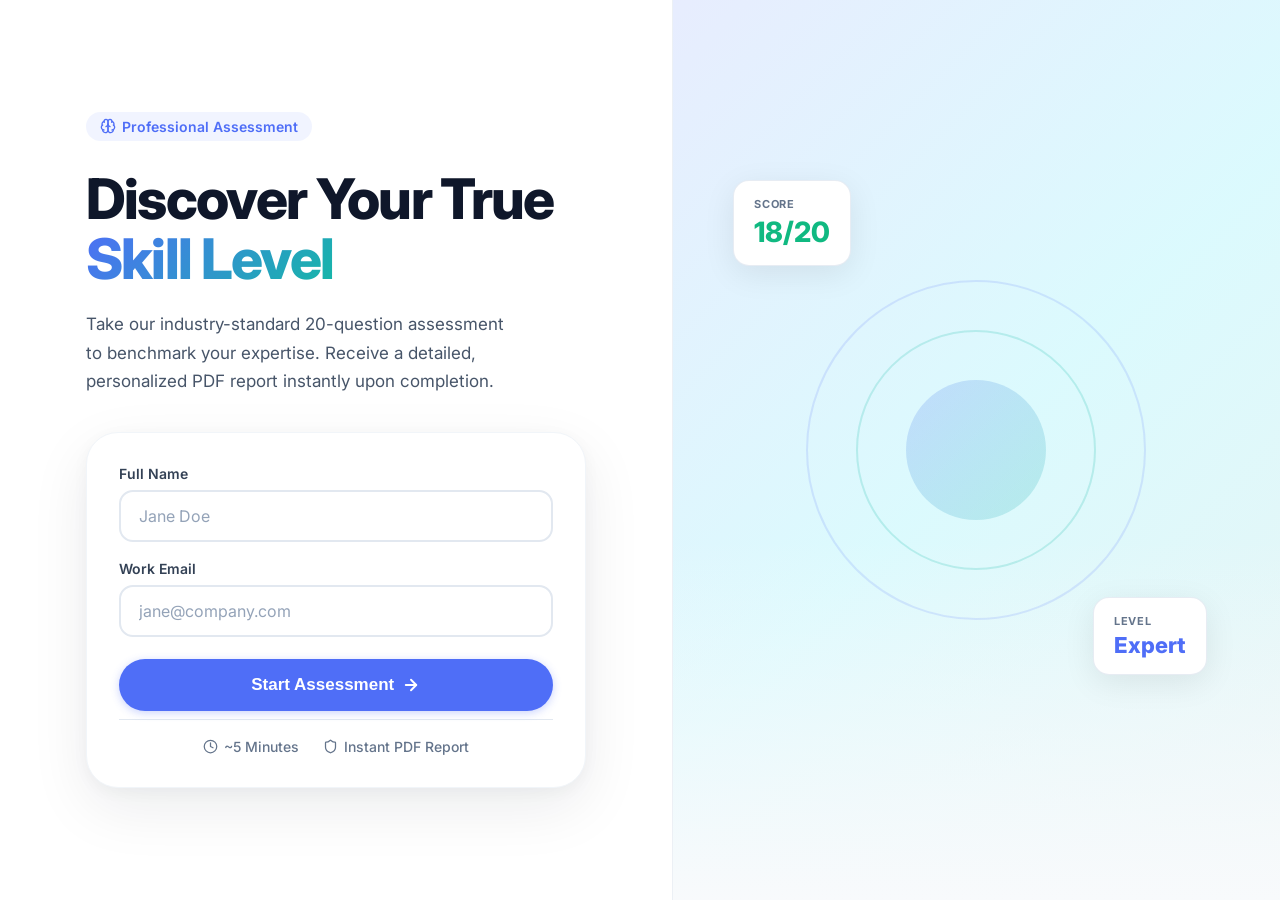
==== index.html @ 888b235b "Add files via upload" ====
<!DOCTYPE html>
<html lang="en">
<head>
  <meta charset="UTF-8" />
  <meta name="viewport" content="width=device-width, initial-scale=1.0" />
  <title>Quiz Assessment Tool – Discover Your Skill Level</title>
  <meta name="description" content="Take our 20-question professional assessment and receive a detailed, downloadable PDF report instantly." />
  <link rel="preconnect" href="https://fonts.googleapis.com" />
  <link rel="preconnect" href="https://fonts.gstatic.com" crossorigin />
  <link href="https://fonts.googleapis.com/css2?family=Inter:wght@400;500;600;700;800&display=swap" rel="stylesheet" />
  <link rel="stylesheet" href="styles.css" />
  <style>
    /* ── Landing-specific layout ── */
    .landing-wrap {
      min-height: 100vh;
      display: flex;
      flex-direction: row;
      position: relative;
      overflow: hidden;
      background: #fff;
    }

    /* Left column */
    .landing-left {
      flex: 1;
      display: flex;
      align-items: center;
      justify-content: center;
      padding: 3rem 2rem;
      z-index: 1;
      background: #fff;
    }
    .landing-content { width: 100%; max-width: 500px; }

    .page-title {
      font-size: clamp(2.25rem, 5vw, 3.5rem);
      font-weight: 800;
      line-height: 1.08;
      letter-spacing: -.03em;
      color: var(--slate-900);
      margin-bottom: 1.25rem;
    }
    .page-subtitle {
      font-size: 1.0625rem;
      line-height: 1.7;
      color: var(--slate-600);
      margin-bottom: 2.25rem;
      max-width: 420px;
    }

    /* Start form card */
    .start-card {
      background: var(--card);
      border: 1px solid var(--slate-100);
      border-radius: var(--radius-2xl);
      box-shadow: 0 20px 60px rgba(15,23,42,.08), 0 4px 16px rgba(15,23,42,.04);
      padding: 2rem;
    }
    .start-card .form-fields { display: flex; flex-direction: column; gap: 1.125rem; margin-bottom: 1.375rem; }

    /* Meta row */
    .meta-row {
      display: flex;
      align-items: center;
      justify-content: center;
      gap: 1.5rem;
      padding-top: 1.125rem;
      border-top: 1px solid var(--border);
      margin-top: .5rem;
      font-size: .875rem;
      font-weight: 500;
      color: var(--slate-500);
    }
    .meta-row span { display: flex; align-items: center; gap: .375rem; }

    /* Right column – hero image */
    .landing-right {
      flex: 1;
      position: relative;
      background: var(--slate-50);
      border-left: 1px solid rgba(226,232,240,.5);
      overflow: hidden;
      display: none;
    }
    @media(min-width:900px) { .landing-right { display: flex; align-items: center; justify-content: center; } }

    .hero-img {
      position: absolute;
      inset: 0;
      width: 100%;
      height: 100%;
      object-fit: cover;
      opacity: .88;
      mix-blend-mode: multiply;
    }
    .hero-fade {
      position: absolute;
      bottom: 0;
      left: 0;
      right: 0;
      height: 40%;
      background: linear-gradient(to top, var(--slate-50), transparent);
    }
  </style>
</head>
<body>

<div class="landing-wrap">
  <!-- Decorative blobs -->
  <div class="blob blob-tl"></div>
  <div class="blob blob-br"></div>

  <!-- Left: form -->
  <div class="landing-left">
    <div class="landing-content fade-up">

      <div class="chip" style="margin-bottom:1.75rem">
        <!-- brain icon -->
        <svg width="16" height="16" viewBox="0 0 24 24" fill="none" stroke="currentColor" stroke-width="2" stroke-linecap="round" stroke-linejoin="round"><path d="M12 5a3 3 0 1 0-5.997.125 4 4 0 0 0-2.526 5.77 4 4 0 0 0 .556 6.588A4 4 0 1 0 12 18Z"/><path d="M12 5a3 3 0 1 1 5.997.125 4 4 0 0 1 2.526 5.77 4 4 0 0 1-.556 6.588A4 4 0 1 1 12 18Z"/><path d="M15 13a4.5 4.5 0 0 1-3-4 4.5 4.5 0 0 1-3 4"/><path d="M17.599 6.5a3 3 0 0 0 .399-1.375"/><path d="M6.003 5.125A3 3 0 0 0 6.401 6.5"/><path d="M3.477 10.896a4 4 0 0 1 .585-.396"/><path d="M19.938 10.5a4 4 0 0 1 .585.396"/><path d="M6 18a4 4 0 0 1-1.967-.516"/><path d="M19.967 17.484A4 4 0 0 1 18 18"/></svg>
        Professional Assessment
      </div>

      <h1 class="page-title">
        Discover Your True<br>
        <span class="gradient-text">Skill Level</span>
      </h1>

      <p class="page-subtitle">
        Take our industry-standard 20-question assessment to benchmark your expertise. Receive a detailed, personalized PDF report instantly upon completion.
      </p>

      <div class="start-card">
        <form id="startForm" novalidate>
          <div class="form-fields">
            <div class="form-group">
              <label for="name">Full Name</label>
              <input type="text" id="name" placeholder="Jane Doe" autocomplete="name" />
              <span class="field-error" id="nameErr">Please enter your name (at least 2 characters).</span>
            </div>
            <div class="form-group">
              <label for="email">Work Email</label>
              <input type="email" id="email" placeholder="jane@company.com" autocomplete="email" />
              <span class="field-error" id="emailErr">Please enter a valid email address.</span>
            </div>
          </div>

          <button type="submit" class="btn btn-primary btn-lg btn-full" id="startBtn">
            Start Assessment
            <svg width="18" height="18" viewBox="0 0 24 24" fill="none" stroke="currentColor" stroke-width="2.5" stroke-linecap="round" stroke-linejoin="round"><path d="M5 12h14"/><path d="m12 5 7 7-7 7"/></svg>
          </button>

          <div class="meta-row">
            <span>
              <svg width="15" height="15" viewBox="0 0 24 24" fill="none" stroke="currentColor" stroke-width="2" stroke-linecap="round" stroke-linejoin="round"><circle cx="12" cy="12" r="10"/><polyline points="12 6 12 12 16 14"/></svg>
              ~5 Minutes
            </span>
            <span>
              <svg width="15" height="15" viewBox="0 0 24 24" fill="none" stroke="currentColor" stroke-width="2" stroke-linecap="round" stroke-linejoin="round"><path d="M20 13c0 5-3.5 7.5-7.66 8.95a1 1 0 0 1-.67-.01C7.5 20.5 4 18 4 13V6a1 1 0 0 1 1-1c2 0 4.5-1.2 6.24-2.72a1.17 1.17 0 0 1 1.52 0C14.51 3.81 17 5 19 5a1 1 0 0 1 1 1z"/></svg>
              Instant PDF Report
            </span>
          </div>
        </form>
      </div>

    </div>
  </div>

  <!-- Right: decorative panel -->
  <div class="landing-right">
    <!-- Gradient visual panel if no image is available -->
    <div style="position:absolute;inset:0;background:linear-gradient(135deg,#e0e7ff 0%,#cffafe 50%,#e0f2f1 100%);opacity:.7;"></div>
    <div class="hero-fade"></div>
    <!-- Decorative circles -->
    <div style="position:absolute;width:340px;height:340px;border-radius:50%;border:2px solid rgba(79,110,247,.15);top:50%;left:50%;transform:translate(-50%,-50%);"></div>
    <div style="position:absolute;width:240px;height:240px;border-radius:50%;border:2px solid rgba(20,184,166,.2);top:50%;left:50%;transform:translate(-50%,-50%);"></div>
    <div style="position:absolute;width:140px;height:140px;border-radius:50%;background:linear-gradient(135deg,rgba(79,110,247,.2),rgba(20,184,166,.2));top:50%;left:50%;transform:translate(-50%,-50%);"></div>
    <!-- Floating stat cards -->
    <div style="position:absolute;top:20%;left:10%;background:white;border-radius:1rem;padding:1rem 1.25rem;box-shadow:0 8px 32px rgba(0,0,0,.08);border:1px solid rgba(226,232,240,.8);">
      <div style="font-size:.6875rem;font-weight:700;text-transform:uppercase;letter-spacing:.06em;color:#64748b;margin-bottom:.25rem;">Score</div>
      <div style="font-size:1.75rem;font-weight:800;color:#10b981;">18/20</div>
    </div>
    <div style="position:absolute;bottom:25%;right:12%;background:white;border-radius:1rem;padding:1rem 1.25rem;box-shadow:0 8px 32px rgba(0,0,0,.08);border:1px solid rgba(226,232,240,.8);">
      <div style="font-size:.6875rem;font-weight:700;text-transform:uppercase;letter-spacing:.06em;color:#64748b;margin-bottom:.25rem;">Level</div>
      <div style="font-size:1.375rem;font-weight:800;color:#4f6ef7;">Expert</div>
    </div>
  </div>
</div>

<script>
  const form = document.getElementById('startForm');
  const nameInput = document.getElementById('name');
  const emailInput = document.getElementById('email');
  const nameErr = document.getElementById('nameErr');
  const emailErr = document.getElementById('emailErr');

  function validateName(v) { return v.trim().length >= 2; }
  function validateEmail(v) { return /^[^\s@]+@[^\s@]+\.[^\s@]+$/.test(v.trim()); }

  function showErr(input, errEl, show) {
    input.classList.toggle('error', show);
    errEl.classList.toggle('visible', show);
  }

  nameInput.addEventListener('input', () => showErr(nameInput, nameErr, !validateName(nameInput.value)));
  emailInput.addEventListener('input', () => showErr(emailInput, emailErr, !validateEmail(emailInput.value)));

  form.addEventListener('submit', e => {
    e.preventDefault();
    const nameOk = validateName(nameInput.value);
    const emailOk = validateEmail(emailInput.value);
    showErr(nameInput, nameErr, !nameOk);
    showErr(emailInput, emailErr, !emailOk);
    if (!nameOk || !emailOk) return;

    sessionStorage.setItem('qa_name', nameInput.value.trim());
    sessionStorage.setItem('qa_email', emailInput.value.trim());
    sessionStorage.removeItem('qa_answers');
    sessionStorage.removeItem('qa_result');
    window.location.href = 'quiz.html';
  });
</script>

</body>
</html>
---- styles.css ----
/* ─── Reset & Base ─────────────────────────────────────────────────── */
*, *::before, *::after { box-sizing: border-box; margin: 0; padding: 0; }

:root {
  --primary: #4f6ef7;
  --primary-light: rgba(79,110,247,.08);
  --primary-mid: rgba(79,110,247,.15);
  --teal: #14b8a6;
  --emerald: #10b981;
  --red: #ef4444;
  --amber: #f59e0b;
  --bg: #f1f5f9;
  --card: #ffffff;
  --border: #e2e8f0;
  --slate-900: #0f172a;
  --slate-700: #334155;
  --slate-600: #475569;
  --slate-500: #64748b;
  --slate-400: #94a3b8;
  --slate-200: #e2e8f0;
  --slate-100: #f1f5f9;
  --slate-50: #f8fafc;
  --shadow-card: 0 20px 60px rgba(15,23,42,.08), 0 4px 16px rgba(15,23,42,.04);
  --shadow-btn: 0 2px 8px rgba(79,110,247,.3);
  --radius-xl: 1.5rem;
  --radius-2xl: 2rem;
  --radius-full: 9999px;
  --font: 'Inter', system-ui, -apple-system, sans-serif;
}

body {
  font-family: var(--font);
  background: var(--bg);
  color: var(--slate-900);
  min-height: 100vh;
  -webkit-font-smoothing: antialiased;
}

/* ─── Typography ──────────────────────────────────────────────────── */
.gradient-text {
  background: linear-gradient(135deg, var(--primary) 0%, var(--teal) 100%);
  -webkit-background-clip: text;
  -webkit-text-fill-color: transparent;
  background-clip: text;
}

/* ─── Buttons ─────────────────────────────────────────────────────── */
.btn {
  display: inline-flex;
  align-items: center;
  justify-content: center;
  gap: .5rem;
  padding: .75rem 1.75rem;
  border-radius: var(--radius-full);
  font-size: 1rem;
  font-weight: 600;
  cursor: pointer;
  transition: all .2s ease;
  border: none;
  text-decoration: none;
  white-space: nowrap;
}
.btn:disabled { opacity: .5; cursor: not-allowed; pointer-events: none; }

.btn-primary {
  background: var(--primary);
  color: #fff;
  box-shadow: var(--shadow-btn);
}
.btn-primary:hover { background: #3a59e8; transform: translateY(-1px); box-shadow: 0 4px 14px rgba(79,110,247,.4); }
.btn-primary:active { transform: translateY(0); }

.btn-outline {
  background: transparent;
  color: var(--slate-700);
  border: 2px solid var(--border);
}
.btn-outline:hover { border-color: var(--primary); color: var(--primary); background: var(--primary-light); }

.btn-ghost {
  background: transparent;
  color: var(--slate-500);
  border: none;
}
.btn-ghost:hover { background: var(--slate-100); color: var(--slate-700); }

.btn-lg { padding: 1rem 2rem; font-size: 1.0625rem; }
.btn-full { width: 100%; }

/* ─── Cards ───────────────────────────────────────────────────────── */
.card {
  background: var(--card);
  border-radius: var(--radius-2xl);
  border: 1px solid var(--slate-100);
  box-shadow: var(--shadow-card);
  padding: 2.5rem;
}

/* ─── Form ────────────────────────────────────────────────────────── */
.form-group { display: flex; flex-direction: column; gap: .5rem; }

label {
  font-size: .875rem;
  font-weight: 600;
  color: var(--slate-700);
}

input[type="text"], input[type="email"] {
  width: 100%;
  padding: .875rem 1.125rem;
  border: 2px solid var(--border);
  border-radius: .875rem;
  font-size: 1rem;
  font-family: var(--font);
  color: var(--slate-900);
  background: var(--card);
  transition: border-color .2s, box-shadow .2s;
  outline: none;
}
input[type="text"]:focus, input[type="email"]:focus {
  border-color: var(--primary);
  box-shadow: 0 0 0 3px rgba(79,110,247,.12);
}
input.error { border-color: var(--red); }
input::placeholder { color: var(--slate-400); }

.field-error {
  font-size: .8125rem;
  font-weight: 500;
  color: var(--red);
  display: none;
}
.field-error.visible { display: block; }

/* ─── Badge / Chip ────────────────────────────────────────────────── */
.chip {
  display: inline-flex;
  align-items: center;
  gap: .375rem;
  padding: .375rem .875rem;
  background: var(--primary-light);
  color: var(--primary);
  border-radius: var(--radius-full);
  font-size: .875rem;
  font-weight: 600;
}

/* ─── Skill level badge ───────────────────────────────────────────── */
.skill-badge {
  display: inline-flex;
  align-items: center;
  padding: .4rem 1.2rem;
  border-radius: var(--radius-full);
  font-size: 1.0625rem;
  font-weight: 700;
  background: var(--primary-light);
  color: var(--primary);
}

/* ─── Progress Bar ────────────────────────────────────────────────── */
.progress-wrap { width: 100%; height: 8px; background: var(--slate-200); border-radius: var(--radius-full); overflow: hidden; }
.progress-fill {
  height: 100%;
  background: linear-gradient(90deg, var(--primary) 0%, var(--teal) 100%);
  border-radius: var(--radius-full);
  transition: width .4s cubic-bezier(.4,0,.2,1);
}

/* ─── Option Buttons ──────────────────────────────────────────────── */
.option-btn {
  width: 100%;
  text-align: left;
  display: flex;
  align-items: center;
  gap: 1rem;
  padding: 1.125rem 1.375rem;
  border-radius: 1rem;
  border: 2px solid var(--border);
  background: var(--card);
  cursor: pointer;
  transition: all .2s ease;
  font-size: 1rem;
  font-family: var(--font);
  color: var(--slate-700);
  font-weight: 500;
}
.option-btn:hover {
  border-color: rgba(79,110,247,.4);
  background: var(--slate-50);
}
.option-btn.selected {
  border-color: var(--primary);
  background: var(--primary-light);
  color: var(--primary);
}

.option-letter {
  flex-shrink: 0;
  width: 2.375rem;
  height: 2.375rem;
  border-radius: var(--radius-full);
  background: var(--slate-100);
  color: var(--slate-500);
  display: flex;
  align-items: center;
  justify-content: center;
  font-weight: 700;
  font-size: .875rem;
  transition: all .2s;
}
.option-btn:hover .option-letter {
  background: var(--primary-light);
  color: var(--primary);
}
.option-btn.selected .option-letter {
  background: var(--primary);
  color: #fff;
}

.option-check {
  margin-left: auto;
  flex-shrink: 0;
  width: 1.375rem;
  height: 1.375rem;
  color: var(--primary);
  display: none;
}
.option-btn.selected .option-check { display: block; }

/* ─── Result items ────────────────────────────────────────────────── */
.result-item {
  padding: 1.375rem 1.5rem;
  border-radius: 1rem;
  border-left: 4px solid;
  display: flex;
  gap: 1rem;
}
.result-item.correct { background: rgba(16,185,129,.05); border-color: var(--emerald); }
.result-item.incorrect { background: rgba(239,68,68,.05); border-color: var(--red); }

.result-icon { flex-shrink: 0; margin-top: .125rem; width: 1.375rem; height: 1.375rem; }
.result-icon.correct-icon { color: var(--emerald); }
.result-icon.incorrect-icon { color: var(--red); }

.result-body { flex: 1; min-width: 0; }
.result-num { font-size: .8125rem; font-weight: 600; color: var(--slate-500); margin-bottom: .25rem; }
.result-question { font-size: 1.0625rem; font-weight: 600; color: var(--slate-900); margin-bottom: .875rem; }

.answer-grid { display: grid; grid-template-columns: 1fr 1fr; gap: .75rem; }
@media(max-width:600px) { .answer-grid { grid-template-columns: 1fr; } }

.answer-box {
  padding: .75rem 1rem;
  border-radius: .75rem;
  background: rgba(255,255,255,.7);
  border: 1px solid var(--border);
}
.answer-box.correct-ans { background: rgba(16,185,129,.08); border-color: rgba(16,185,129,.25); }

.answer-label {
  display: block;
  font-size: .6875rem;
  font-weight: 700;
  letter-spacing: .07em;
  text-transform: uppercase;
  margin-bottom: .25rem;
}
.answer-box .answer-label { color: var(--slate-500); }
.answer-box.correct-ans .answer-label { color: rgba(5,150,105,.7); }

.answer-value { font-weight: 600; font-size: .9375rem; }
.answer-box .answer-value.wrong { color: var(--red); }
.answer-box .answer-value.right { color: var(--emerald); }
.answer-box.correct-ans .answer-value { color: #065f46; }

/* ─── Score stat grid ─────────────────────────────────────────────── */
.stat-grid { display: grid; grid-template-columns: repeat(3,1fr); gap: 1.25rem; }
@media(max-width:640px) { .stat-grid { grid-template-columns: 1fr; } }

.stat-box {
  background: var(--slate-50);
  border: 1px solid var(--slate-100);
  border-radius: 1rem;
  padding: 1.5rem;
  text-align: center;
}
.stat-label {
  font-size: .75rem;
  font-weight: 700;
  letter-spacing: .07em;
  text-transform: uppercase;
  color: var(--slate-500);
  margin-bottom: .5rem;
  display: block;
}
.stat-value {
  font-size: 3rem;
  font-weight: 800;
  line-height: 1;
  letter-spacing: -.04em;
}
.stat-denom { font-size: 1.375rem; font-weight: 500; color: var(--slate-400); }

.score-good { color: var(--emerald); }
.score-mid  { color: var(--primary); }
.score-low  { color: var(--amber); }

/* ─── Decorative blobs ────────────────────────────────────────────── */
.blob {
  position: absolute;
  border-radius: var(--radius-full);
  pointer-events: none;
  filter: blur(80px);
}
.blob-tl { width: 40%; height: 40%; top: -10%; left: -10%; background: rgba(79,110,247,.06); }
.blob-br { width: 40%; height: 40%; bottom: -10%; right: -10%; background: rgba(20,184,166,.06); }

/* ─── Loading spinner ─────────────────────────────────────────────── */
.spinner {
  width: 2.5rem; height: 2.5rem;
  border: 3px solid var(--primary-mid);
  border-top-color: var(--primary);
  border-radius: var(--radius-full);
  animation: spin .7s linear infinite;
  margin: 0 auto;
}
@keyframes spin { to { transform: rotate(360deg); } }

/* ─── Utility ──────────────────────────────────────────────────────── */
.hidden { display: none !important; }
.flex { display: flex; }
.flex-col { flex-direction: column; }
.items-center { align-items: center; }
.justify-center { justify-content: center; }
.justify-between { justify-content: space-between; }
.gap-2 { gap: .5rem; }
.gap-4 { gap: 1rem; }
.gap-6 { gap: 1.5rem; }
.w-full { width: 100%; }
.text-center { text-align: center; }
.mt-auto { margin-top: auto; }
.relative { position: relative; }
.overflow-hidden { overflow: hidden; }

/* ─── Fade-in animation ───────────────────────────────────────────── */
@keyframes fadeUp {
  from { opacity: 0; transform: translateY(16px); }
  to   { opacity: 1; transform: translateY(0); }
}
.fade-up { animation: fadeUp .5s ease both; }
.fade-up-delay { animation: fadeUp .5s .15s ease both; }

/* ─── Responsive helpers ──────────────────────────────────────────── */
@media(max-width:768px) {
  .card { padding: 1.75rem 1.25rem; }
  .hide-mobile { display: none !important; }
}
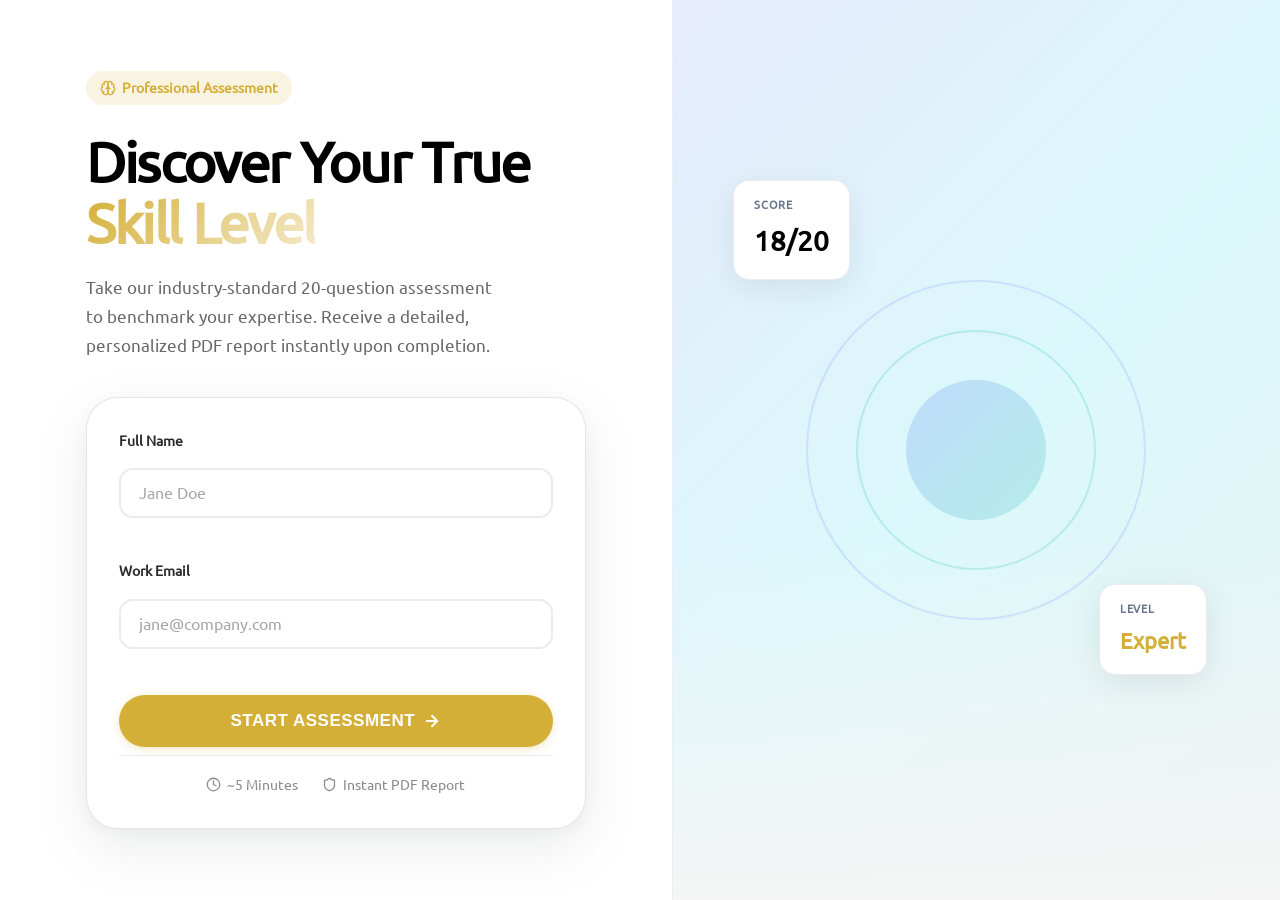
==== commit f3a1385b: "update main page and instructions" ====
--- a/index.html
+++ b/index.html
@@ -8,6 +8,7 @@
   <link rel="preconnect" href="https://fonts.googleapis.com" />
   <link rel="preconnect" href="https://fonts.gstatic.com" crossorigin />
   <link href="https://fonts.googleapis.com/css2?family=Inter:wght@400;500;600;700;800&display=swap" rel="stylesheet" />
+  <link rel="stylesheet" href="mmit-styles.css" />
   <link rel="stylesheet" href="styles.css" />
   <style>
     /* ── Landing-specific layout ── */
@@ -177,11 +178,11 @@
     <!-- Floating stat cards -->
     <div style="position:absolute;top:20%;left:10%;background:white;border-radius:1rem;padding:1rem 1.25rem;box-shadow:0 8px 32px rgba(0,0,0,.08);border:1px solid rgba(226,232,240,.8);">
       <div style="font-size:.6875rem;font-weight:700;text-transform:uppercase;letter-spacing:.06em;color:#64748b;margin-bottom:.25rem;">Score</div>
-      <div style="font-size:1.75rem;font-weight:800;color:#10b981;">18/20</div>
+      <div style="font-size:1.75rem;font-weight:800;color:#000000;">18/20</div>
     </div>
     <div style="position:absolute;bottom:25%;right:12%;background:white;border-radius:1rem;padding:1rem 1.25rem;box-shadow:0 8px 32px rgba(0,0,0,.08);border:1px solid rgba(226,232,240,.8);">
       <div style="font-size:.6875rem;font-weight:700;text-transform:uppercase;letter-spacing:.06em;color:#64748b;margin-bottom:.25rem;">Level</div>
-      <div style="font-size:1.375rem;font-weight:800;color:#4f6ef7;">Expert</div>
+      <div style="font-size:1.375rem;font-weight:800;color:#D4AF37;">Expert</div>
     </div>
   </div>
 </div>
@@ -216,7 +217,7 @@
     sessionStorage.setItem('qa_email', emailInput.value.trim());
     sessionStorage.removeItem('qa_answers');
     sessionStorage.removeItem('qa_result');
-    window.location.href = 'quiz.html';
+    window.location.href = 'main.html';
   });
 </script>
 
--- a/mmit-styles.css
+++ b/mmit-styles.css
@@ -0,0 +1,828 @@
+/* ============================================
+   MMIT StyleGuide CSS
+   Color Scheme: Gold/Yellow & Black
+   Modern, Professional Healthcare Focus
+   ============================================ */
+
+/* ============================================
+   Import Custom Fonts
+   ============================================ */
+
+@import url('fonts/stylesheet.css');
+
+/* ============================================
+   CSS Variables & Root Styles
+   ============================================ */
+
+:root {
+  /* Primary Colors */
+  --mmit-black: #000000;
+  --mmit-yellow: #F4C430;
+  --mmit-gold: #D4AF37;
+  
+  /* Secondary Colors */
+  --mmit-dark-gray: #2C2C2C;
+  --mmit-light-gray: #F5F5F5;
+  --mmit-white: #FFFFFF;
+  --mmit-accent-blue: #0066CC;
+  
+  /* Typography */
+  --font-primary: 'Ubuntu Regular', -apple-system, BlinkMacSystemFont, 'Segoe UI', sans-serif;
+  --font-secondary: 'Ubuntu Bold', 'Georgia', serif;
+  --font-size-xs: 0.75rem;
+  --font-size-sm: 0.875rem;
+  --font-size-base: 1rem;
+  --font-size-lg: 1.125rem;
+  --font-size-xl: 1.5rem;
+  --font-size-2xl: 2rem;
+  --font-size-3xl: 2.5rem;
+  --font-weight-light: 300;
+  --font-weight-regular: 400;
+  --font-weight-semibold: 600;
+  --font-weight-bold: 700;
+  
+  /* Spacing */
+  --spacing-xs: 0.25rem;
+  --spacing-sm: 0.5rem;
+  --spacing-md: 1rem;
+  --spacing-lg: 1.5rem;
+  --spacing-xl: 2rem;
+  --spacing-2xl: 3rem;
+  --spacing-3xl: 4rem;
+  
+  /* Border Radius */
+  --radius-sm: 4px;
+  --radius-md: 8px;
+  --radius-lg: 12px;
+  --radius-xl: 16px;
+  
+  /* Shadows */
+  --shadow-sm: 0 1px 2px rgba(0, 0, 0, 0.05);
+  --shadow-md: 0 4px 6px rgba(0, 0, 0, 0.1);
+  --shadow-lg: 0 10px 15px rgba(0, 0, 0, 0.1);
+  --shadow-xl: 0 20px 25px rgba(0, 0, 0, 0.15);
+  
+  /* Transitions */
+  --transition-fast: 150ms ease-in-out;
+  --transition-base: 300ms ease-in-out;
+  --transition-slow: 500ms ease-in-out;
+  
+  /* Z-Index */
+  --z-dropdown: 100;
+  --z-sticky: 200;
+  --z-fixed: 300;
+  --z-modal: 1000;
+}
+
+/* ============================================
+   Global Styles & Reset
+   ============================================ */
+
+* {
+  margin: 0;
+  padding: 0;
+  box-sizing: border-box;
+}
+
+html {
+  font-size: 16px;
+  scroll-behavior: smooth;
+}
+
+body {
+  font-family: var(--font-primary);
+  font-size: var(--font-size-base);
+  font-weight: var(--font-weight-regular);
+  line-height: 1.6;
+  color: var(--mmit-dark-gray);
+  background-color: var(--mmit-white);
+}
+
+/* ============================================
+   Typography
+   ============================================ */
+
+h1, h2, h3, h4, h5, h6 {
+  font-weight: var(--font-weight-bold);
+  line-height: 1.2;
+  margin-bottom: var(--spacing-md);
+}
+
+h1 {
+  font-size: var(--font-size-3xl);
+  color: var(--mmit-black);
+}
+
+h2 {
+  font-size: var(--font-size-2xl);
+  color: var(--mmit-black);
+}
+
+h3 {
+  font-size: var(--font-size-xl);
+  color: var(--mmit-dark-gray);
+}
+
+h4 {
+  font-size: var(--font-size-lg);
+  color: var(--mmit-dark-gray);
+}
+
+p {
+  margin-bottom: var(--spacing-md);
+  line-height: 1.7;
+}
+
+a {
+  color: var(--mmit-accent-blue);
+  text-decoration: none;
+  transition: color var(--transition-base);
+}
+
+a:hover {
+  color: var(--mmit-gold);
+  text-decoration: underline;
+}
+
+hr {
+  border: none;
+  height: 2px;
+  background: linear-gradient(to right, var(--mmit-yellow), var(--mmit-black));
+  margin: var(--spacing-2xl) 0;
+}
+
+/* ============================================
+   Navigation & Header
+   ============================================ */
+
+header {
+  background-color: var(--mmit-white);
+  border-bottom: 3px solid var(--mmit-yellow);
+  position: sticky;
+  top: 0;
+  z-index: var(--z-sticky);
+  box-shadow: var(--shadow-md);
+}
+
+nav {
+  padding: var(--spacing-lg) var(--spacing-xl);
+  display: flex;
+  justify-content: space-between;
+  align-items: center;
+}
+
+.logo {
+  font-size: var(--font-size-xl);
+  font-weight: var(--font-weight-bold);
+  color: var(--mmit-black);
+  transition: color var(--transition-base);
+}
+
+.logo:hover {
+  color: var(--mmit-yellow);
+}
+
+nav ul {
+  list-style: none;
+  display: flex;
+  gap: var(--spacing-xl);
+  align-items: center;
+}
+
+nav a {
+  font-weight: var(--font-weight-semibold);
+  font-size: var(--font-size-sm);
+  text-transform: uppercase;
+  letter-spacing: 0.5px;
+  color: var(--mmit-dark-gray);
+  transition: all var(--transition-base);
+  padding: var(--spacing-sm) var(--spacing-md);
+  border-bottom: 2px solid transparent;
+}
+
+nav a:hover {
+  color: var(--mmit-yellow);
+  border-bottom-color: var(--mmit-yellow);
+  text-decoration: none;
+}
+
+/* ============================================
+   Hero Section
+   ============================================ */
+
+.hero {
+  background: linear-gradient(135deg, var(--mmit-black) 0%, var(--mmit-dark-gray) 100%);
+  color: var(--mmit-white);
+  padding: var(--spacing-3xl) var(--spacing-xl);
+  text-align: center;
+  position: relative;
+  overflow: hidden;
+}
+
+.hero::before {
+  content: '';
+  position: absolute;
+  top: 0;
+  right: 0;
+  width: 400px;
+  height: 400px;
+  background: radial-gradient(circle, var(--mmit-yellow) 0%, transparent 70%);
+  opacity: 0.1;
+  border-radius: 50%;
+}
+
+.hero-content {
+  position: relative;
+  z-index: 1;
+  max-width: 800px;
+  margin: 0 auto;
+}
+
+.hero h1 {
+  color: var(--mmit-white);
+  font-size: var(--font-size-3xl);
+  margin-bottom: var(--spacing-lg);
+}
+
+.hero-subtitle {
+  font-size: var(--font-size-lg);
+  color: var(--mmit-yellow);
+  margin-bottom: var(--spacing-xl);
+  font-weight: var(--font-weight-semibold);
+}
+
+.hero-description {
+  font-size: var(--font-size-base);
+  line-height: 1.8;
+  margin-bottom: var(--spacing-2xl);
+  color: var(--mmit-light-gray);
+}
+
+/* ============================================
+   Buttons
+   ============================================ */
+
+.btn {
+  display: inline-block;
+  padding: var(--spacing-sm) var(--spacing-xl);
+  border: none;
+  border-radius: var(--radius-md);
+  font-size: var(--font-size-base);
+  font-weight: var(--font-weight-semibold);
+  text-transform: uppercase;
+  letter-spacing: 0.5px;
+  cursor: pointer;
+  transition: all var(--transition-base);
+  text-decoration: none;
+  text-align: center;
+}
+
+.btn-primary {
+  background: linear-gradient(135deg, var(--mmit-yellow) 0%, var(--mmit-gold) 100%);
+  color: var(--mmit-black);
+  border: 2px solid var(--mmit-yellow);
+}
+
+.btn-primary:hover {
+  box-shadow: var(--shadow-lg);
+  transform: translateY(-2px);
+  color: var(--mmit-white);
+}
+
+.btn-secondary {
+  background: var(--mmit-black);
+  color: var(--mmit-yellow);
+  border: 2px solid var(--mmit-yellow);
+}
+
+.btn-secondary:hover {
+  background: var(--mmit-dark-gray);
+  box-shadow: var(--shadow-lg);
+  transform: translateY(-2px);
+}
+
+.btn-outline {
+  background: transparent;
+  color: var(--mmit-yellow);
+  border: 2px solid var(--mmit-yellow);
+}
+
+.btn-outline:hover {
+  background: var(--mmit-yellow);
+  color: var(--mmit-black);
+}
+
+.btn-lg {
+  padding: var(--spacing-md) var(--spacing-2xl);
+  font-size: var(--font-size-lg);
+}
+
+.btn-sm {
+  padding: var(--spacing-xs) var(--spacing-lg);
+  font-size: var(--font-size-sm);
+}
+
+/* ============================================
+   Cards & Containers
+   ============================================ */
+
+.card {
+  background: var(--mmit-white);
+  border-radius: var(--radius-lg);
+  padding: var(--spacing-xl);
+  box-shadow: var(--shadow-md);
+  transition: all var(--transition-base);
+  border-top: 4px solid var(--mmit-yellow);
+}
+
+.card:hover {
+  box-shadow: var(--shadow-lg);
+  transform: translateY(-4px);
+}
+
+.card-header {
+  font-size: var(--font-size-lg);
+  font-weight: var(--font-weight-bold);
+  color: var(--mmit-black);
+  margin-bottom: var(--spacing-md);
+  padding-bottom: var(--spacing-md);
+  border-bottom: 2px solid var(--mmit-yellow);
+}
+
+.card-body {
+  color: var(--mmit-dark-gray);
+  line-height: 1.8;
+}
+
+.card-footer {
+  margin-top: var(--spacing-lg);
+  padding-top: var(--spacing-lg);
+  border-top: 1px solid var(--mmit-light-gray);
+}
+
+/* ============================================
+   Grid & Layout
+   ============================================ */
+
+.container {
+  max-width: 1200px;
+  margin: 0 auto;
+  padding: 0 var(--spacing-xl);
+}
+
+.grid {
+  display: grid;
+  gap: var(--spacing-xl);
+}
+
+.grid-2 {
+  grid-template-columns: repeat(auto-fit, minmax(300px, 1fr));
+}
+
+.grid-3 {
+  grid-template-columns: repeat(auto-fit, minmax(280px, 1fr));
+}
+
+.grid-4 {
+  grid-template-columns: repeat(auto-fit, minmax(250px, 1fr));
+}
+
+.flex {
+  display: flex;
+}
+
+.flex-center {
+  display: flex;
+  justify-content: center;
+  align-items: center;
+}
+
+.flex-between {
+  display: flex;
+  justify-content: space-between;
+  align-items: center;
+}
+
+.flex-col {
+  flex-direction: column;
+}
+
+.gap-sm {
+  gap: var(--spacing-sm);
+}
+
+.gap-md {
+  gap: var(--spacing-md);
+}
+
+.gap-lg {
+  gap: var(--spacing-lg);
+}
+
+/* ============================================
+   Sections & Content Areas
+   ============================================ */
+
+section {
+  padding: var(--spacing-3xl) var(--spacing-xl);
+}
+
+.section-header {
+  text-align: center;
+  margin-bottom: var(--spacing-2xl);
+}
+
+.section-header h2 {
+  margin-bottom: var(--spacing-md);
+}
+
+.section-header-accent {
+  color: var(--mmit-yellow);
+  font-weight: var(--font-weight-bold);
+}
+
+.section-light {
+  background-color: var(--mmit-light-gray);
+}
+
+.section-dark {
+  background-color: var(--mmit-black);
+  color: var(--mmit-white);
+}
+
+.section-dark h2,
+.section-dark h3,
+.section-dark h4 {
+  color: var(--mmit-yellow);
+}
+
+/* ============================================
+   Feature List
+   ============================================ */
+
+.feature-list {
+  list-style: none;
+}
+
+.feature-item {
+  padding: var(--spacing-md) 0;
+  display: flex;
+  align-items: flex-start;
+  gap: var(--spacing-md);
+  border-bottom: 1px solid var(--mmit-light-gray);
+}
+
+.feature-item:last-child {
+  border-bottom: none;
+}
+
+.feature-icon {
+  width: 24px;
+  height: 24px;
+  background-color: var(--mmit-yellow);
+  border-radius: 50%;
+  flex-shrink: 0;
+  display: flex;
+  align-items: center;
+  justify-content: center;
+  color: var(--mmit-black);
+  font-weight: var(--font-weight-bold);
+}
+
+.feature-content h4 {
+  margin-bottom: var(--spacing-sm);
+}
+
+/* ============================================
+   Forms & Inputs
+   ============================================ */
+
+input,
+textarea,
+select {
+  width: 100%;
+  padding: var(--spacing-sm) var(--spacing-md);
+  border: 2px solid var(--mmit-light-gray);
+  border-radius: var(--radius-md);
+  font-family: var(--font-primary);
+  font-size: var(--font-size-base);
+  transition: border-color var(--transition-base);
+}
+
+input:focus,
+textarea:focus,
+select:focus {
+  outline: none;
+  border-color: var(--mmit-yellow);
+  box-shadow: 0 0 0 3px rgba(244, 196, 48, 0.2);
+}
+
+label {
+  display: block;
+  margin-bottom: var(--spacing-sm);
+  font-weight: var(--font-weight-semibold);
+  color: var(--mmit-black);
+}
+
+.form-group {
+  margin-bottom: var(--spacing-lg);
+}
+
+/* ============================================
+   Tables
+   ============================================ */
+
+table {
+  width: 100%;
+  border-collapse: collapse;
+  margin: var(--spacing-lg) 0;
+}
+
+thead {
+  background-color: var(--mmit-black);
+  color: var(--mmit-yellow);
+}
+
+th,
+td {
+  padding: var(--spacing-md);
+  text-align: left;
+  border-bottom: 1px solid var(--mmit-light-gray);
+}
+
+tbody tr:nth-child(even) {
+  background-color: var(--mmit-light-gray);
+}
+
+tbody tr:hover {
+  background-color: rgba(244, 196, 48, 0.1);
+}
+
+/* ============================================
+   Alerts & Messages
+   ============================================ */
+
+.alert {
+  padding: var(--spacing-md) var(--spacing-lg);
+  border-radius: var(--radius-md);
+  margin-bottom: var(--spacing-lg);
+  border-left: 4px solid;
+}
+
+.alert-success {
+  background-color: #E8F5E9;
+  border-left-color: #4CAF50;
+  color: #2E7D32;
+}
+
+.alert-warning {
+  background-color: #FFF3E0;
+  border-left-color: var(--mmit-yellow);
+  color: #E65100;
+}
+
+.alert-error {
+  background-color: #FFEBEE;
+  border-left-color: #F44336;
+  color: #C62828;
+}
+
+.alert-info {
+  background-color: #E3F2FD;
+  border-left-color: var(--mmit-accent-blue);
+  color: #1565C0;
+}
+
+/* ============================================
+   Footer
+   ============================================ */
+
+footer {
+  background-color: var(--mmit-black);
+  color: var(--mmit-white);
+  padding: var(--spacing-3xl) var(--spacing-xl);
+  border-top: 3px solid var(--mmit-yellow);
+}
+
+.footer-content {
+  display: grid;
+  grid-template-columns: repeat(auto-fit, minmax(250px, 1fr));
+  gap: var(--spacing-xl);
+  margin-bottom: var(--spacing-2xl);
+}
+
+.footer-section h3 {
+  color: var(--mmit-yellow);
+  margin-bottom: var(--spacing-md);
+}
+
+.footer-section a {
+  display: block;
+  color: var(--mmit-light-gray);
+  margin-bottom: var(--spacing-sm);
+  transition: color var(--transition-base);
+}
+
+.footer-section a:hover {
+  color: var(--mmit-yellow);
+}
+
+.footer-bottom {
+  border-top: 1px solid var(--mmit-dark-gray);
+  padding-top: var(--spacing-lg);
+  text-align: center;
+  color: var(--mmit-light-gray);
+  font-size: var(--font-size-sm);
+}
+
+/* ============================================
+   Badges & Tags
+   ============================================ */
+
+.badge {
+  display: inline-block;
+  padding: var(--spacing-xs) var(--spacing-sm);
+  border-radius: var(--radius-lg);
+  font-size: var(--font-size-xs);
+  font-weight: var(--font-weight-bold);
+  text-transform: uppercase;
+}
+
+.badge-primary {
+  background-color: var(--mmit-yellow);
+  color: var(--mmit-black);
+}
+
+.badge-secondary {
+  background-color: var(--mmit-black);
+  color: var(--mmit-yellow);
+}
+
+/* ============================================
+   Utilities
+   ============================================ */
+
+.text-center {
+  text-align: center;
+}
+
+.text-left {
+  text-align: left;
+}
+
+.text-right {
+  text-align: right;
+}
+
+.text-gold {
+  color: var(--mmit-gold);
+}
+
+.text-yellow {
+  color: var(--mmit-yellow);
+}
+
+.text-black {
+  color: var(--mmit-black);
+}
+
+.text-white {
+  color: var(--mmit-white);
+}
+
+.text-muted {
+  color: #999999;
+}
+
+.font-bold {
+  font-weight: var(--font-weight-bold);
+}
+
+.font-semibold {
+  font-weight: var(--font-weight-semibold);
+}
+
+.font-light {
+  font-weight: var(--font-weight-light);
+}
+
+.uppercase {
+  text-transform: uppercase;
+}
+
+.lowercase {
+  text-transform: lowercase;
+}
+
+.capitalize {
+  text-transform: capitalize;
+}
+
+.m-0 { margin: 0; }
+.m-xs { margin: var(--spacing-xs); }
+.m-sm { margin: var(--spacing-sm); }
+.m-md { margin: var(--spacing-md); }
+.m-lg { margin: var(--spacing-lg); }
+.m-xl { margin: var(--spacing-xl); }
+.m-2xl { margin: var(--spacing-2xl); }
+
+.p-0 { padding: 0; }
+.p-xs { padding: var(--spacing-xs); }
+.p-sm { padding: var(--spacing-sm); }
+.p-md { padding: var(--spacing-md); }
+.p-lg { padding: var(--spacing-lg); }
+.p-xl { padding: var(--spacing-xl); }
+.p-2xl { padding: var(--spacing-2xl); }
+
+.mt-md { margin-top: var(--spacing-md); }
+.mb-md { margin-bottom: var(--spacing-md); }
+.mt-lg { margin-top: var(--spacing-lg); }
+.mb-lg { margin-bottom: var(--spacing-lg); }
+
+.hidden {
+  display: none;
+}
+
+.visible {
+  display: block;
+}
+
+.rounded {
+  border-radius: var(--radius-lg);
+}
+
+.shadow {
+  box-shadow: var(--shadow-md);
+}
+
+/* ============================================
+   Responsive Design
+   ============================================ */
+
+@media (max-width: 768px) {
+  :root {
+    font-size: 14px;
+  }
+
+  h1 {
+    font-size: var(--font-size-2xl);
+  }
+
+  h2 {
+    font-size: var(--font-size-xl);
+  }
+
+  nav ul {
+    flex-direction: column;
+    gap: var(--spacing-md);
+  }
+
+  nav {
+    flex-direction: column;
+    gap: var(--spacing-lg);
+  }
+
+  .hero {
+    padding: var(--spacing-2xl) var(--spacing-lg);
+  }
+
+  .grid-2,
+  .grid-3,
+  .grid-4 {
+    grid-template-columns: 1fr;
+  }
+
+  section {
+    padding: var(--spacing-2xl) var(--spacing-md);
+  }
+
+  .footer-content {
+    grid-template-columns: 1fr;
+  }
+
+  .card {
+    padding: var(--spacing-lg);
+  }
+}
+
+@media (max-width: 480px) {
+  :root {
+    font-size: 12px;
+  }
+
+  h1 {
+    font-size: var(--font-size-xl);
+  }
+
+  h2 {
+    font-size: var(--font-size-lg);
+  }
+
+  .btn {
+    width: 100%;
+  }
+
+  .hero-content {
+    padding: var(--spacing-xl);
+  }
+}
--- a/styles.css
+++ b/styles.css
@@ -1,31 +1,36 @@
 /* ─── Reset & Base ─────────────────────────────────────────────────── */
-*, *::before, *::after { box-sizing: border-box; margin: 0; padding: 0; }
+*, *::before, *::after {
+  box-sizing: border-box;
+  margin: 0;
+  padding: 0;
+}
 
 :root {
-  --primary: #4f6ef7;
-  --primary-light: rgba(79,110,247,.08);
-  --primary-mid: rgba(79,110,247,.15);
-  --teal: #14b8a6;
-  --emerald: #10b981;
+  /* Map existing app tokens to MMIT style palette */
+  --primary: var(--mmit-gold);
+  --primary-light: rgba(212, 175, 55, .15);
+  --primary-mid: rgba(212, 175, 55, .25);
+  --teal: var(--mmit-accent-blue);
+  --emerald: var(--mmit-accent-blue);
   --red: #ef4444;
-  --amber: #f59e0b;
-  --bg: #f1f5f9;
-  --card: #ffffff;
-  --border: #e2e8f0;
-  --slate-900: #0f172a;
-  --slate-700: #334155;
-  --slate-600: #475569;
-  --slate-500: #64748b;
-  --slate-400: #94a3b8;
-  --slate-200: #e2e8f0;
-  --slate-100: #f1f5f9;
-  --slate-50: #f8fafc;
-  --shadow-card: 0 20px 60px rgba(15,23,42,.08), 0 4px 16px rgba(15,23,42,.04);
-  --shadow-btn: 0 2px 8px rgba(79,110,247,.3);
+  --amber: var(--mmit-yellow);
+  --bg: var(--mmit-light-gray);
+  --card: var(--mmit-white);
+  --border: rgba(0, 0, 0, .08);
+  --slate-900: var(--mmit-black);
+  --slate-700: var(--mmit-dark-gray);
+  --slate-600: rgba(44, 44, 44, .72);
+  --slate-500: rgba(44, 44, 44, .56);
+  --slate-400: rgba(44, 44, 44, .42);
+  --slate-200: rgba(44, 44, 44, .20);
+  --slate-100: rgba(44, 44, 44, .12);
+  --slate-50: var(--mmit-light-gray);
+  --shadow-card: 0 20px 60px rgba(0, 0, 0, .08), 0 4px 16px rgba(0, 0, 0, .04);
+  --shadow-btn: 0 2px 8px rgba(212, 175, 55, .3);
   --radius-xl: 1.5rem;
   --radius-2xl: 2rem;
   --radius-full: 9999px;
-  --font: 'Inter', system-ui, -apple-system, sans-serif;
+  --font: var(--font-primary);
 }
 
 body {
@@ -38,7 +43,7 @@
 
 /* ─── Typography ──────────────────────────────────────────────────── */
 .gradient-text {
-  background: linear-gradient(135deg, var(--primary) 0%, var(--teal) 100%);
+  background: linear-gradient(135deg, var(--primary) 0%, var(--primary-mid) 100%);
   -webkit-background-clip: text;
   -webkit-text-fill-color: transparent;
   background-clip: text;
@@ -60,32 +65,59 @@
   text-decoration: none;
   white-space: nowrap;
 }
-.btn:disabled { opacity: .5; cursor: not-allowed; pointer-events: none; }
+
+.btn:disabled {
+  opacity: .5;
+  cursor: not-allowed;
+  pointer-events: none;
+}
 
 .btn-primary {
   background: var(--primary);
   color: #fff;
   box-shadow: var(--shadow-btn);
 }
-.btn-primary:hover { background: #3a59e8; transform: translateY(-1px); box-shadow: 0 4px 14px rgba(79,110,247,.4); }
-.btn-primary:active { transform: translateY(0); }
+
+.btn-primary:hover {
+  transform: translateY(-1px);
+  box-shadow: 0 4px 14px rgba(79, 110, 247, .4);
+}
+
+.btn-primary:active {
+  transform: translateY(0);
+}
 
 .btn-outline {
   background: transparent;
   color: var(--slate-700);
   border: 2px solid var(--border);
 }
-.btn-outline:hover { border-color: var(--primary); color: var(--primary); background: var(--primary-light); }
+
+.btn-outline:hover {
+  border-color: var(--primary);
+  color: var(--primary);
+  background: var(--primary-light);
+}
 
 .btn-ghost {
   background: transparent;
   color: var(--slate-500);
   border: none;
 }
-.btn-ghost:hover { background: var(--slate-100); color: var(--slate-700); }
-
-.btn-lg { padding: 1rem 2rem; font-size: 1.0625rem; }
-.btn-full { width: 100%; }
+
+.btn-ghost:hover {
+  background: var(--slate-100);
+  color: var(--slate-700);
+}
+
+.btn-lg {
+  padding: 1rem 2rem;
+  font-size: 1.0625rem;
+}
+
+.btn-full {
+  width: 100%;
+}
 
 /* ─── Cards ───────────────────────────────────────────────────────── */
 .card {
@@ -97,7 +129,11 @@
 }
 
 /* ─── Form ────────────────────────────────────────────────────────── */
-.form-group { display: flex; flex-direction: column; gap: .5rem; }
+.form-group {
+  display: flex;
+  flex-direction: column;
+  gap: .5rem;
+}
 
 label {
   font-size: .875rem;
@@ -117,12 +153,19 @@
   transition: border-color .2s, box-shadow .2s;
   outline: none;
 }
+
 input[type="text"]:focus, input[type="email"]:focus {
   border-color: var(--primary);
-  box-shadow: 0 0 0 3px rgba(79,110,247,.12);
-}
-input.error { border-color: var(--red); }
-input::placeholder { color: var(--slate-400); }
+  box-shadow: 0 0 0 3px rgba(79, 110, 247, .12);
+}
+
+input.error {
+  border-color: var(--red);
+}
+
+input::placeholder {
+  color: var(--slate-400);
+}
 
 .field-error {
   font-size: .8125rem;
@@ -130,7 +173,10 @@
   color: var(--red);
   display: none;
 }
-.field-error.visible { display: block; }
+
+.field-error.visible {
+  display: block;
+}
 
 /* ─── Badge / Chip ────────────────────────────────────────────────── */
 .chip {
@@ -158,12 +204,19 @@
 }
 
 /* ─── Progress Bar ────────────────────────────────────────────────── */
-.progress-wrap { width: 100%; height: 8px; background: var(--slate-200); border-radius: var(--radius-full); overflow: hidden; }
+.progress-wrap {
+  width: 100%;
+  height: 8px;
+  background: var(--slate-200);
+  border-radius: var(--radius-full);
+  overflow: hidden;
+}
+
 .progress-fill {
   height: 100%;
   background: linear-gradient(90deg, var(--primary) 0%, var(--teal) 100%);
   border-radius: var(--radius-full);
-  transition: width .4s cubic-bezier(.4,0,.2,1);
+  transition: width .4s cubic-bezier(.4, 0, .2, 1);
 }
 
 /* ─── Option Buttons ──────────────────────────────────────────────── */
@@ -184,10 +237,12 @@
   color: var(--slate-700);
   font-weight: 500;
 }
+
 .option-btn:hover {
-  border-color: rgba(79,110,247,.4);
+  border-color: rgba(79, 110, 247, .4);
   background: var(--slate-50);
 }
+
 .option-btn.selected {
   border-color: var(--primary);
   background: var(--primary-light);
@@ -208,10 +263,12 @@
   font-size: .875rem;
   transition: all .2s;
 }
+
 .option-btn:hover .option-letter {
   background: var(--primary-light);
   color: var(--primary);
 }
+
 .option-btn.selected .option-letter {
   background: var(--primary);
   color: #fff;
@@ -225,7 +282,10 @@
   color: var(--primary);
   display: none;
 }
-.option-btn.selected .option-check { display: block; }
+
+.option-btn.selected .option-check {
+  display: block;
+}
 
 /* ─── Result items ────────────────────────────────────────────────── */
 .result-item {
@@ -235,27 +295,74 @@
   display: flex;
   gap: 1rem;
 }
-.result-item.correct { background: rgba(16,185,129,.05); border-color: var(--emerald); }
-.result-item.incorrect { background: rgba(239,68,68,.05); border-color: var(--red); }
-
-.result-icon { flex-shrink: 0; margin-top: .125rem; width: 1.375rem; height: 1.375rem; }
-.result-icon.correct-icon { color: var(--emerald); }
-.result-icon.incorrect-icon { color: var(--red); }
-
-.result-body { flex: 1; min-width: 0; }
-.result-num { font-size: .8125rem; font-weight: 600; color: var(--slate-500); margin-bottom: .25rem; }
-.result-question { font-size: 1.0625rem; font-weight: 600; color: var(--slate-900); margin-bottom: .875rem; }
-
-.answer-grid { display: grid; grid-template-columns: 1fr 1fr; gap: .75rem; }
-@media(max-width:600px) { .answer-grid { grid-template-columns: 1fr; } }
+
+.result-item.correct {
+  background: rgba(16, 185, 129, .05);
+  border-color: var(--emerald);
+}
+
+.result-item.incorrect {
+  background: rgba(239, 68, 68, .05);
+  border-color: var(--red);
+}
+
+.result-icon {
+  flex-shrink: 0;
+  margin-top: .125rem;
+  width: 1.375rem;
+  height: 1.375rem;
+}
+
+.result-icon.correct-icon {
+  color: var(--emerald);
+}
+
+.result-icon.incorrect-icon {
+  color: var(--red);
+}
+
+.result-body {
+  flex: 1;
+  min-width: 0;
+}
+
+.result-num {
+  font-size: .8125rem;
+  font-weight: 600;
+  color: var(--slate-500);
+  margin-bottom: .25rem;
+}
+
+.result-question {
+  font-size: 1.0625rem;
+  font-weight: 600;
+  color: var(--slate-900);
+  margin-bottom: .875rem;
+}
+
+.answer-grid {
+  display: grid;
+  grid-template-columns: 1fr 1fr;
+  gap: .75rem;
+}
+
+@media(max-width:600px) {
+  .answer-grid {
+    grid-template-columns: 1fr;
+  }
+}
 
 .answer-box {
   padding: .75rem 1rem;
   border-radius: .75rem;
-  background: rgba(255,255,255,.7);
+  background: rgba(255, 255, 255, .7);
   border: 1px solid var(--border);
 }
-.answer-box.correct-ans { background: rgba(16,185,129,.08); border-color: rgba(16,185,129,.25); }
+
+.answer-box.correct-ans {
+  background: rgba(16, 185, 129, .08);
+  border-color: rgba(16, 185, 129, .25);
+}
 
 .answer-label {
   display: block;
@@ -265,17 +372,44 @@
   text-transform: uppercase;
   margin-bottom: .25rem;
 }
-.answer-box .answer-label { color: var(--slate-500); }
-.answer-box.correct-ans .answer-label { color: rgba(5,150,105,.7); }
-
-.answer-value { font-weight: 600; font-size: .9375rem; }
-.answer-box .answer-value.wrong { color: var(--red); }
-.answer-box .answer-value.right { color: var(--emerald); }
-.answer-box.correct-ans .answer-value { color: #065f46; }
+
+.answer-box .answer-label {
+  color: var(--slate-500);
+}
+
+.answer-box.correct-ans .answer-label {
+  color: rgba(5, 150, 105, .7);
+}
+
+.answer-value {
+  font-weight: 600;
+  font-size: .9375rem;
+}
+
+.answer-box .answer-value.wrong {
+  color: var(--red);
+}
+
+.answer-box .answer-value.right {
+  color: var(--emerald);
+}
+
+.answer-box.correct-ans .answer-value {
+  color: #065f46;
+}
 
 /* ─── Score stat grid ─────────────────────────────────────────────── */
-.stat-grid { display: grid; grid-template-columns: repeat(3,1fr); gap: 1.25rem; }
-@media(max-width:640px) { .stat-grid { grid-template-columns: 1fr; } }
+.stat-grid {
+  display: grid;
+  grid-template-columns: repeat(3, 1fr);
+  gap: 1.25rem;
+}
+
+@media(max-width:640px) {
+  .stat-grid {
+    grid-template-columns: 1fr;
+  }
+}
 
 .stat-box {
   background: var(--slate-50);
@@ -284,6 +418,7 @@
   padding: 1.5rem;
   text-align: center;
 }
+
 .stat-label {
   font-size: .75rem;
   font-weight: 700;
@@ -293,17 +428,31 @@
   margin-bottom: .5rem;
   display: block;
 }
+
 .stat-value {
   font-size: 3rem;
   font-weight: 800;
   line-height: 1;
   letter-spacing: -.04em;
 }
-.stat-denom { font-size: 1.375rem; font-weight: 500; color: var(--slate-400); }
-
-.score-good { color: var(--emerald); }
-.score-mid  { color: var(--primary); }
-.score-low  { color: var(--amber); }
+
+.stat-denom {
+  font-size: 1.375rem;
+  font-weight: 500;
+  color: var(--slate-400);
+}
+
+.score-good {
+  color: var(--emerald);
+}
+
+.score-mid {
+  color: var(--primary);
+}
+
+.score-low {
+  color: var(--amber);
+}
 
 /* ─── Decorative blobs ────────────────────────────────────────────── */
 .blob {
@@ -312,46 +461,125 @@
   pointer-events: none;
   filter: blur(80px);
 }
-.blob-tl { width: 40%; height: 40%; top: -10%; left: -10%; background: rgba(79,110,247,.06); }
-.blob-br { width: 40%; height: 40%; bottom: -10%; right: -10%; background: rgba(20,184,166,.06); }
+
+.blob-tl {
+  width: 40%;
+  height: 40%;
+  top: -10%;
+  left: -10%;
+  background: rgba(79, 110, 247, .06);
+}
+
+.blob-br {
+  width: 40%;
+  height: 40%;
+  bottom: -10%;
+  right: -10%;
+  background: rgba(20, 184, 166, .06);
+}
 
 /* ─── Loading spinner ─────────────────────────────────────────────── */
 .spinner {
-  width: 2.5rem; height: 2.5rem;
+  width: 2.5rem;
+  height: 2.5rem;
   border: 3px solid var(--primary-mid);
   border-top-color: var(--primary);
   border-radius: var(--radius-full);
   animation: spin .7s linear infinite;
   margin: 0 auto;
 }
-@keyframes spin { to { transform: rotate(360deg); } }
+
+@keyframes spin {
+  to {
+    transform: rotate(360deg);
+  }
+}
 
 /* ─── Utility ──────────────────────────────────────────────────────── */
-.hidden { display: none !important; }
-.flex { display: flex; }
-.flex-col { flex-direction: column; }
-.items-center { align-items: center; }
-.justify-center { justify-content: center; }
-.justify-between { justify-content: space-between; }
-.gap-2 { gap: .5rem; }
-.gap-4 { gap: 1rem; }
-.gap-6 { gap: 1.5rem; }
-.w-full { width: 100%; }
-.text-center { text-align: center; }
-.mt-auto { margin-top: auto; }
-.relative { position: relative; }
-.overflow-hidden { overflow: hidden; }
+.hidden {
+  display: none !important;
+}
+
+.flex {
+  display: flex;
+}
+
+.flex-col {
+  flex-direction: column;
+}
+
+.items-center {
+  align-items: center;
+}
+
+.justify-center {
+  justify-content: center;
+}
+
+.justify-between {
+  justify-content: space-between;
+}
+
+.gap-2 {
+  gap: .5rem;
+}
+
+.gap-4 {
+  gap: 1rem;
+}
+
+.gap-6 {
+  gap: 1.5rem;
+}
+
+.w-full {
+  width: 100%;
+}
+
+.text-center {
+  text-align: center;
+}
+
+.mt-auto {
+  margin-top: auto;
+}
+
+.relative {
+  position: relative;
+}
+
+.overflow-hidden {
+  overflow: hidden;
+}
 
 /* ─── Fade-in animation ───────────────────────────────────────────── */
 @keyframes fadeUp {
-  from { opacity: 0; transform: translateY(16px); }
-  to   { opacity: 1; transform: translateY(0); }
-}
-.fade-up { animation: fadeUp .5s ease both; }
-.fade-up-delay { animation: fadeUp .5s .15s ease both; }
+  from {
+    opacity: 0;
+    transform: translateY(16px);
+  }
+
+  to {
+    opacity: 1;
+    transform: translateY(0);
+  }
+}
+
+.fade-up {
+  animation: fadeUp .5s ease both;
+}
+
+.fade-up-delay {
+  animation: fadeUp .5s .15s ease both;
+}
 
 /* ─── Responsive helpers ──────────────────────────────────────────── */
 @media(max-width:768px) {
-  .card { padding: 1.75rem 1.25rem; }
-  .hide-mobile { display: none !important; }
-}
+  .card {
+    padding: 1.75rem 1.25rem;
+  }
+
+  .hide-mobile {
+    display: none !important;
+  }
+}
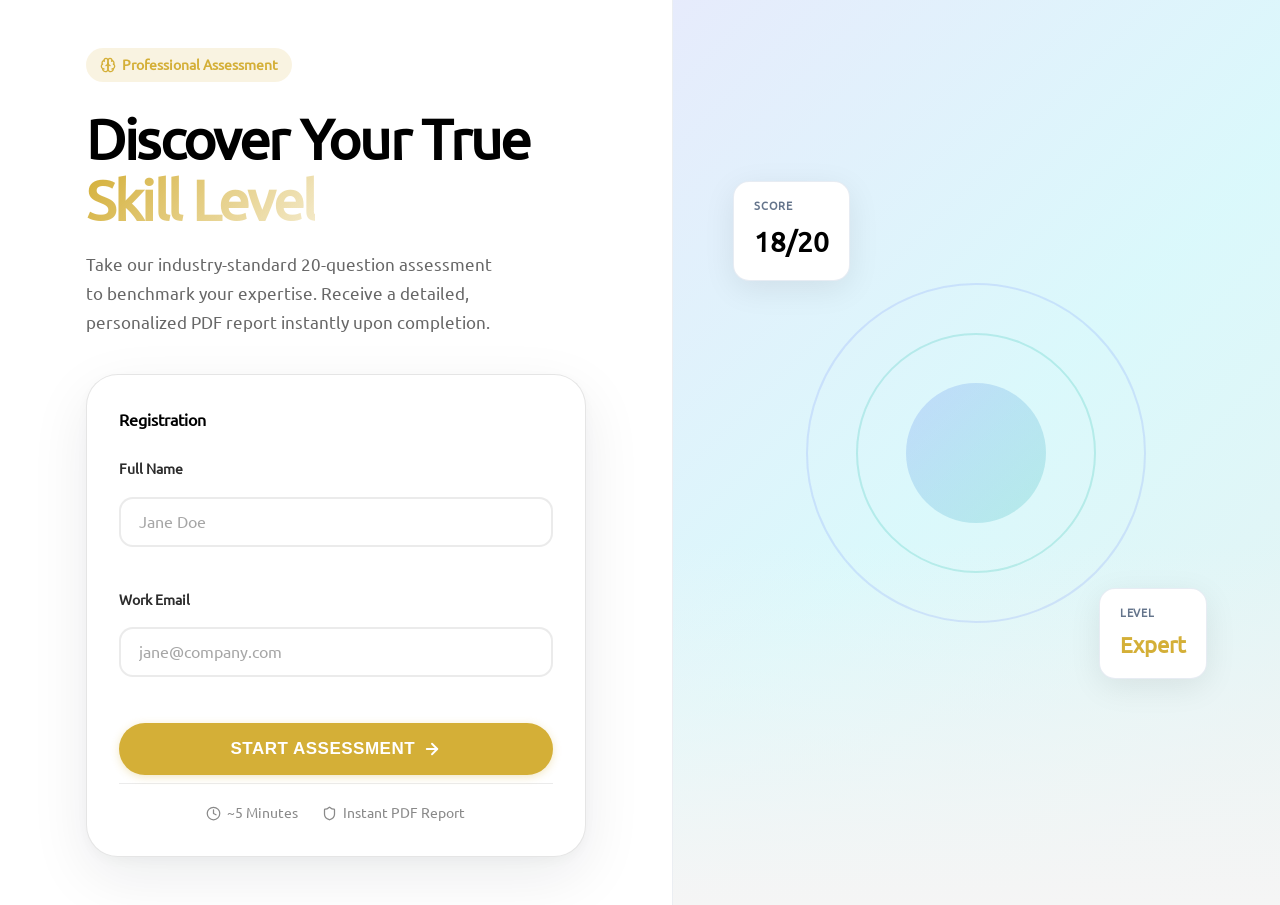
==== commit b90528e8: "reg update" ====
--- a/index.html
+++ b/index.html
@@ -134,6 +134,7 @@
         <form id="startForm" novalidate>
           <div class="form-fields">
             <div class="form-group">
+              <p style="font-weight: bold;">Registration</p>
               <label for="name">Full Name</label>
               <input type="text" id="name" placeholder="Jane Doe" autocomplete="name" />
               <span class="field-error" id="nameErr">Please enter your name (at least 2 characters).</span>
--- a/styles.css
+++ b/styles.css
@@ -214,7 +214,7 @@
 
 .progress-fill {
   height: 100%;
-  background: linear-gradient(90deg, var(--primary) 0%, var(--teal) 100%);
+  background: linear-gradient(90deg, var(--primary) 0%, #000 100%);
   border-radius: var(--radius-full);
   transition: width .4s cubic-bezier(.4, 0, .2, 1);
 }
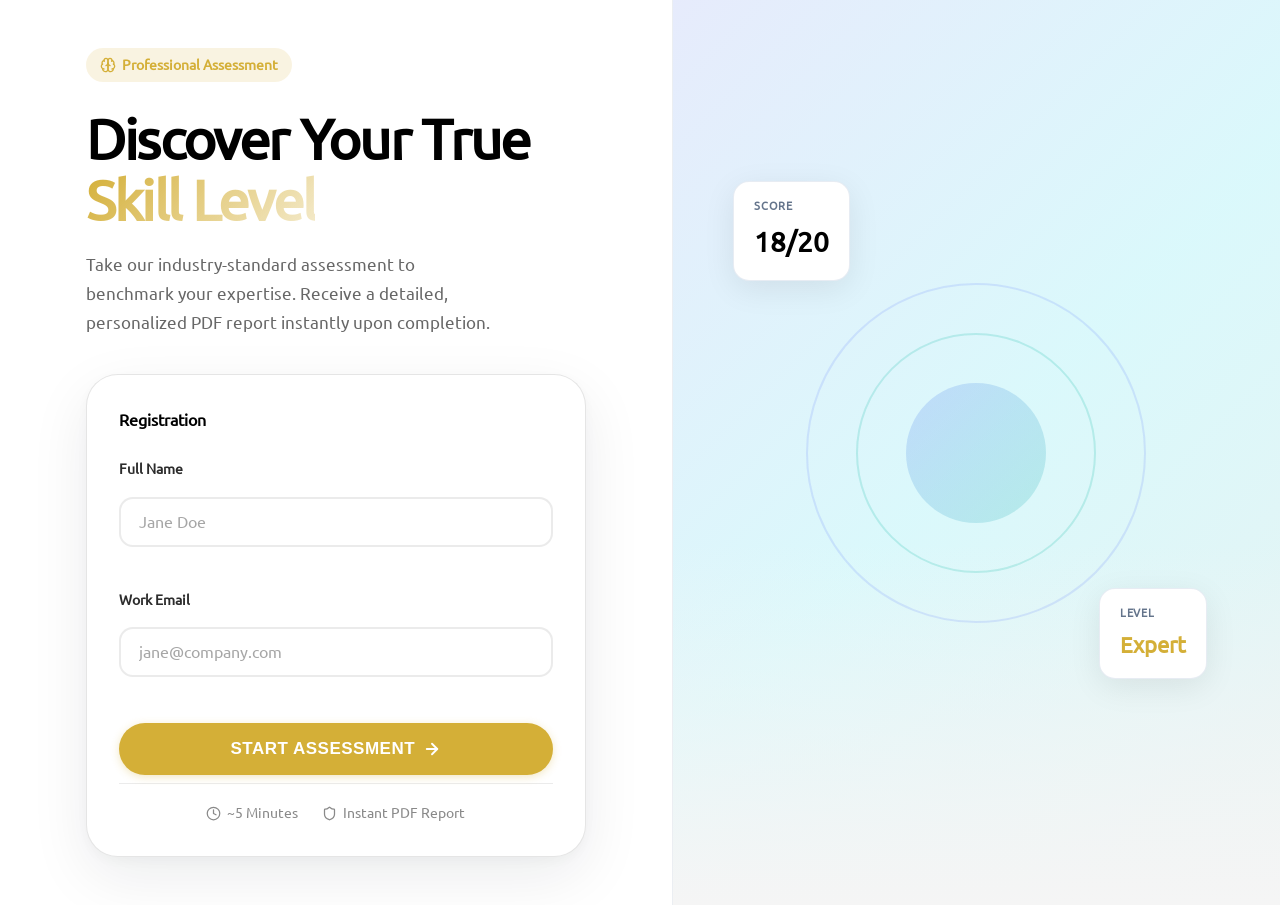
==== commit 5fe62dd6: "pages added" ====
--- a/index.html
+++ b/index.html
@@ -127,7 +127,8 @@
       </h1>
 
       <p class="page-subtitle">
-        Take our industry-standard 20-question assessment to benchmark your expertise. Receive a detailed, personalized PDF report instantly upon completion.
+        <!-- 20-question -->
+        Take our industry-standard assessment to benchmark your expertise. Receive a detailed, personalized PDF report instantly upon completion.
       </p>
 
       <div class="start-card">
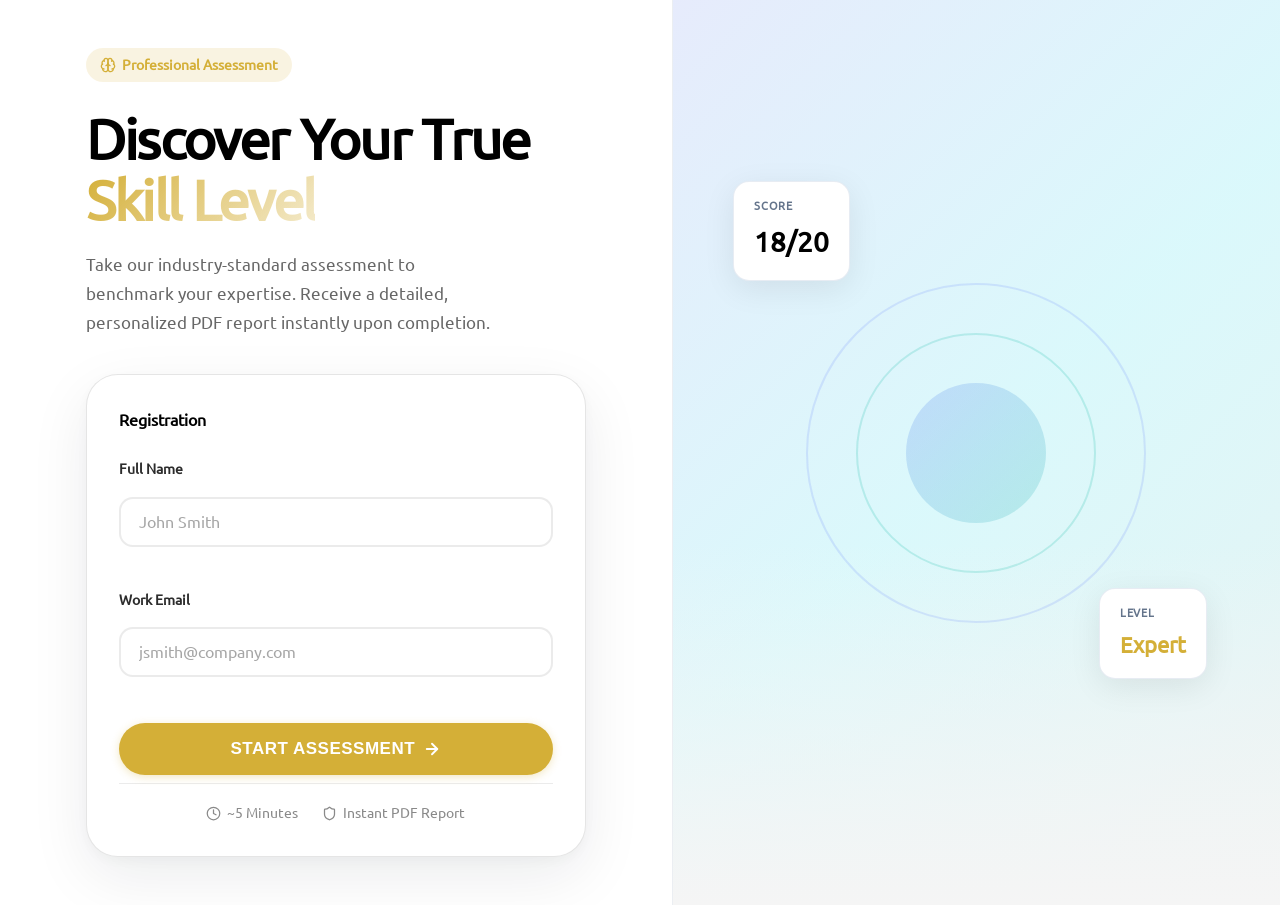
==== commit e261e7f3: "placeholder update" ====
--- a/index.html
+++ b/index.html
@@ -137,12 +137,12 @@
             <div class="form-group">
               <p style="font-weight: bold;">Registration</p>
               <label for="name">Full Name</label>
-              <input type="text" id="name" placeholder="Jane Doe" autocomplete="name" />
+              <input type="text" id="name" placeholder="John Smith" autocomplete="name" />
               <span class="field-error" id="nameErr">Please enter your name (at least 2 characters).</span>
             </div>
             <div class="form-group">
               <label for="email">Work Email</label>
-              <input type="email" id="email" placeholder="jane@company.com" autocomplete="email" />
+              <input type="email" id="email" placeholder="jsmith@company.com" autocomplete="email" />
               <span class="field-error" id="emailErr">Please enter a valid email address.</span>
             </div>
           </div>
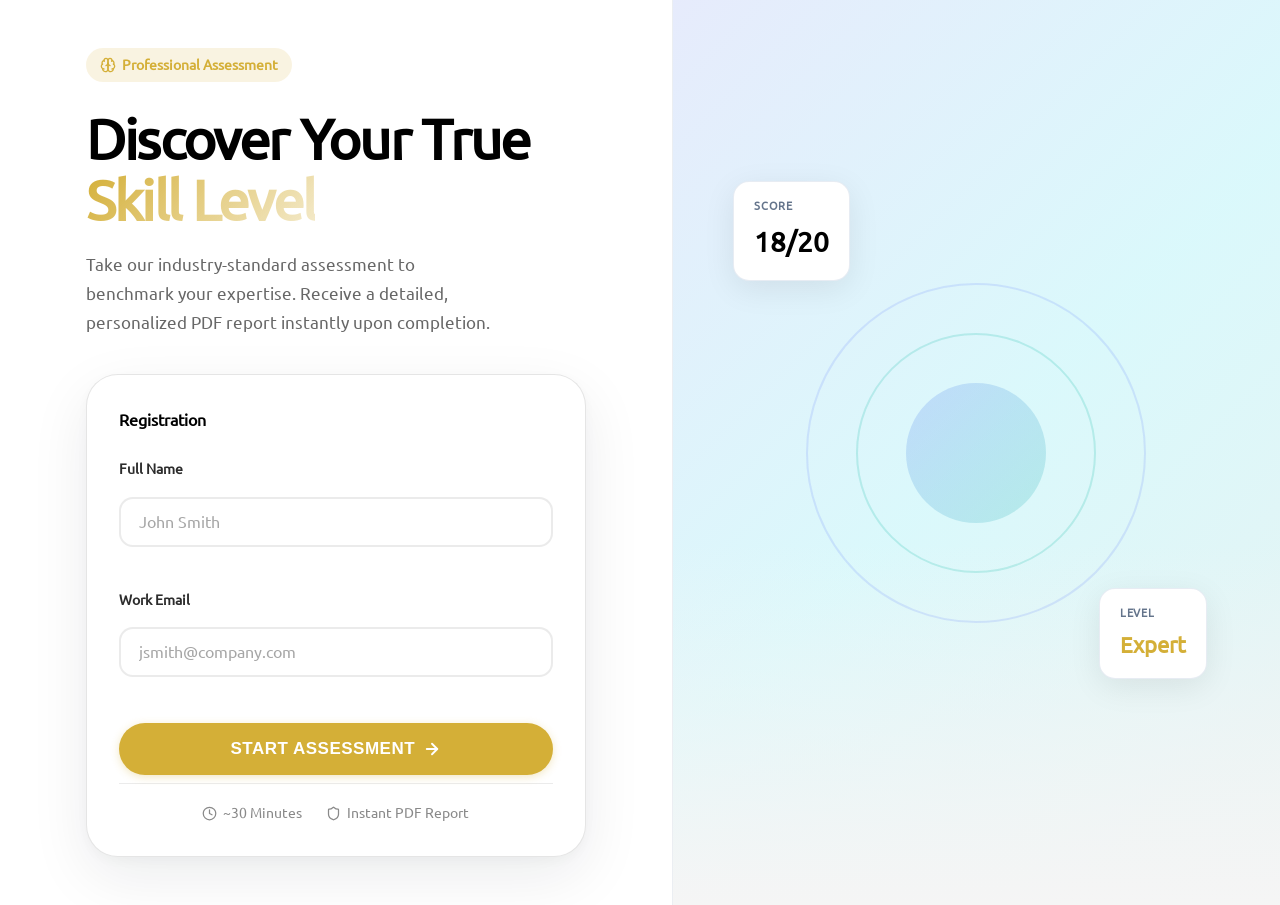
==== commit 80ab63e9: "demo updates" ====
--- a/index.html
+++ b/index.html
@@ -10,6 +10,10 @@
   <link href="https://fonts.googleapis.com/css2?family=Inter:wght@400;500;600;700;800&display=swap" rel="stylesheet" />
   <link rel="stylesheet" href="mmit-styles.css" />
   <link rel="stylesheet" href="styles.css" />
+  <link rel="apple-touch-icon" sizes="180x180" href="./favicon_io/apple-touch-icon.png">
+  <link rel="icon" type="image/png" sizes="32x32" href="./favicon_io/favicon-32x32.png">
+  <link rel="icon" type="image/png" sizes="16x16" href="./favicon_io/favicon-16x16.png">
+  <link rel="manifest" href="./favicon_io/site.webmanifest">
   <style>
     /* ── Landing-specific layout ── */
     .landing-wrap {
@@ -155,7 +159,7 @@
           <div class="meta-row">
             <span>
               <svg width="15" height="15" viewBox="0 0 24 24" fill="none" stroke="currentColor" stroke-width="2" stroke-linecap="round" stroke-linejoin="round"><circle cx="12" cy="12" r="10"/><polyline points="12 6 12 12 16 14"/></svg>
-              ~5 Minutes
+              ~30 Minutes
             </span>
             <span>
               <svg width="15" height="15" viewBox="0 0 24 24" fill="none" stroke="currentColor" stroke-width="2" stroke-linecap="round" stroke-linejoin="round"><path d="M20 13c0 5-3.5 7.5-7.66 8.95a1 1 0 0 1-.67-.01C7.5 20.5 4 18 4 13V6a1 1 0 0 1 1-1c2 0 4.5-1.2 6.24-2.72a1.17 1.17 0 0 1 1.52 0C14.51 3.81 17 5 19 5a1 1 0 0 1 1 1z"/></svg>
--- a/styles.css
+++ b/styles.css
@@ -87,6 +87,11 @@
   transform: translateY(0);
 }
 
+.phase-btn-wrapper {
+  display: flex;
+  justify-content: space-around; 
+}
+
 .btn-outline {
   background: transparent;
   color: var(--slate-700);
@@ -125,7 +130,7 @@
   border-radius: var(--radius-2xl);
   border: 1px solid var(--slate-100);
   box-shadow: var(--shadow-card);
-  padding: 2.5rem;
+  padding: 2rem;
 }
 
 /* ─── Form ────────────────────────────────────────────────────────── */
